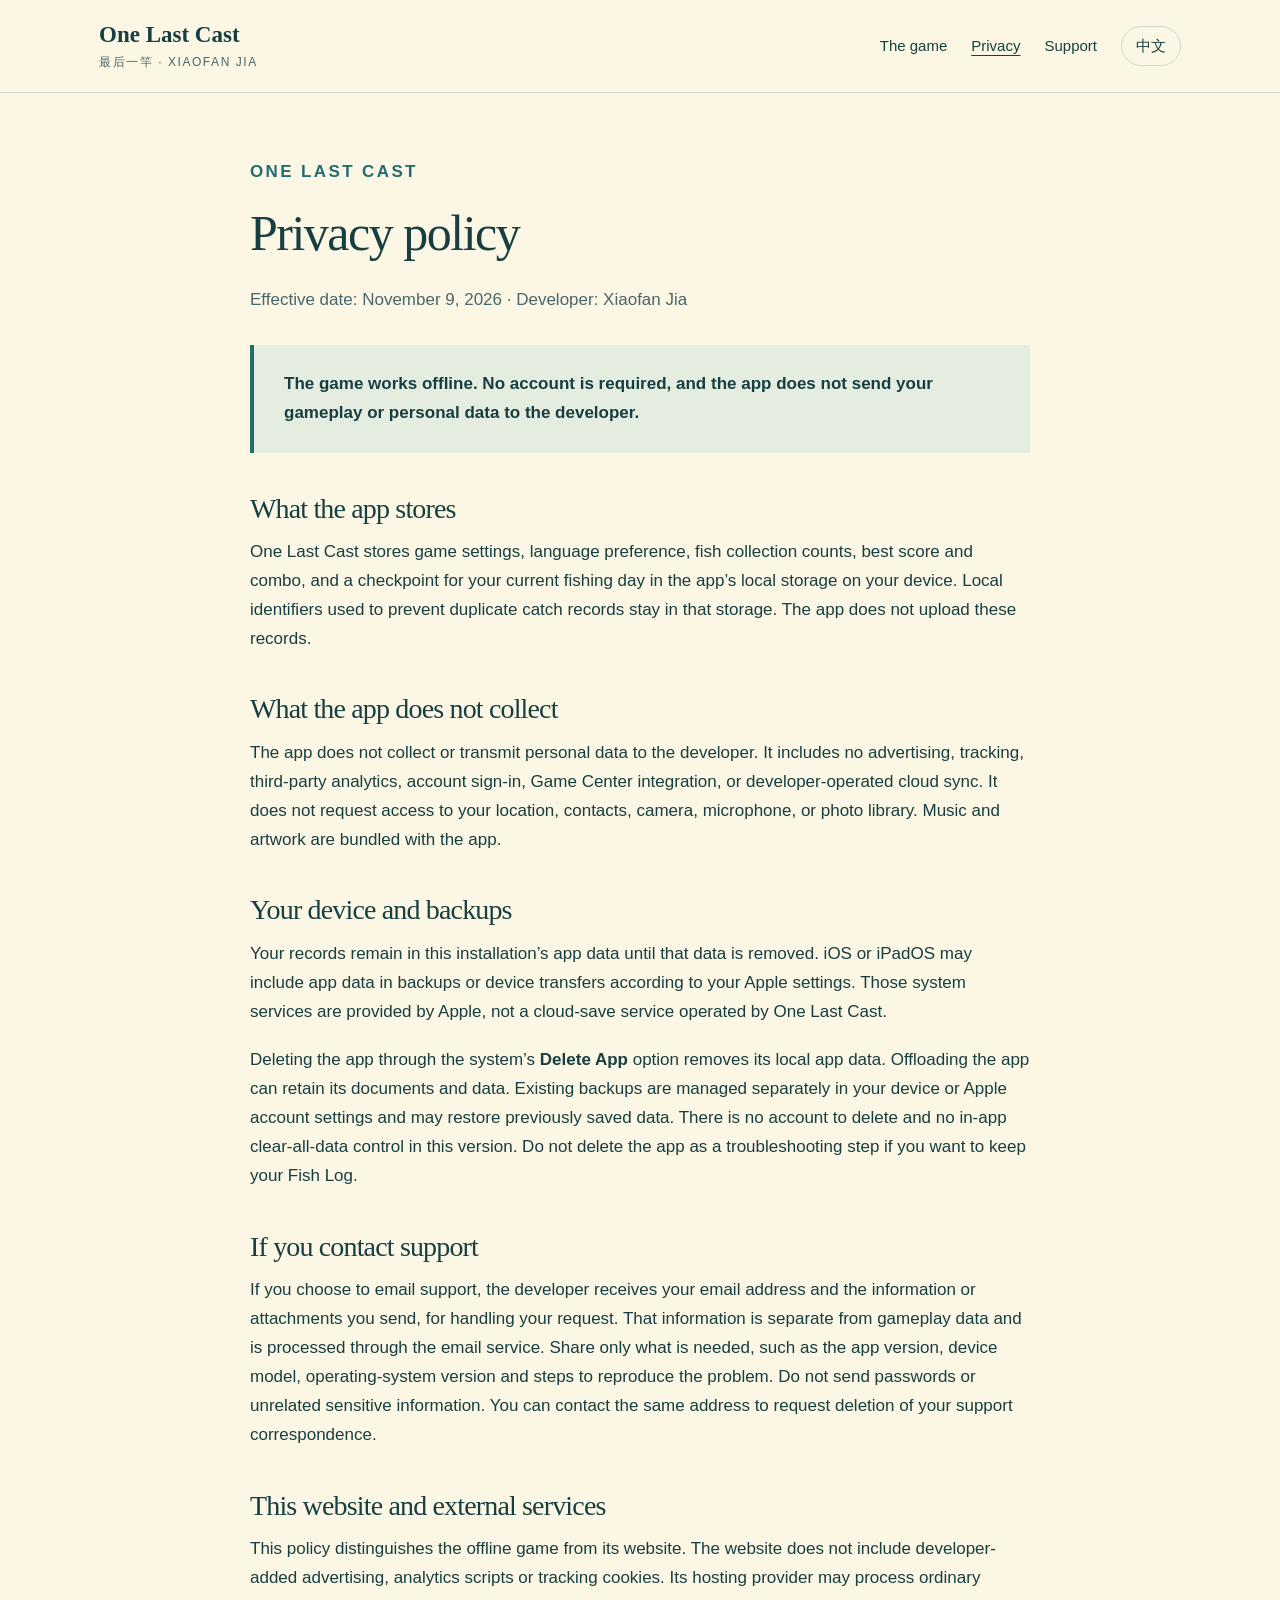
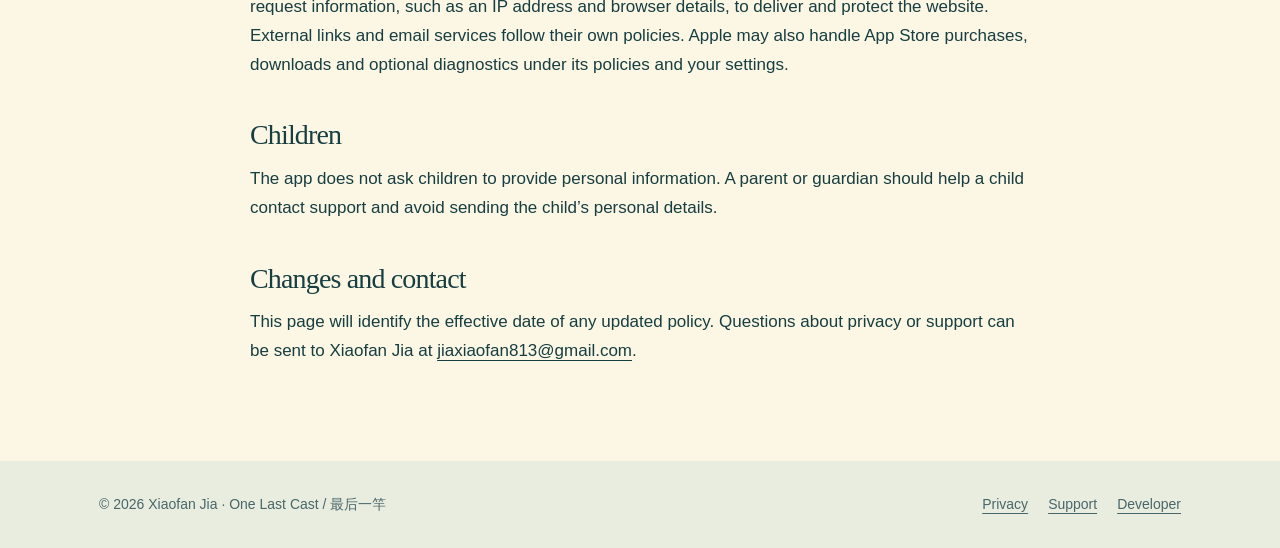
==== privacy.html @ 71f3677c "Publish bilingual One Last Cast marketing, privacy and support pages" ====
<!doctype html><html lang="en"><head><meta charset="utf-8"><meta name="viewport" content="width=device-width,initial-scale=1"><title>Privacy Policy · One Last Cast</title><meta name="description" content="How One Last Cast stores local game progress, handles privacy, and supports deletion requests."><link rel="canonical" href="https://jiaxiaofan813-byte.github.io/OneLastCastSupport/privacy.html"><link rel="alternate" hreflang="zh-Hans" href="https://jiaxiaofan813-byte.github.io/OneLastCastSupport/privacy-zh.html"><meta name="theme-color" content="#173e40"><meta property="og:title" content="Privacy Policy · One Last Cast"><meta property="og:description" content="How One Last Cast stores local game progress, handles privacy, and supports deletion requests."><meta property="og:image" content="https://jiaxiaofan813-byte.github.io/OneLastCastSupport/assets/cover.png"><meta property="og:type" content="website"><link rel="stylesheet" href="style.css"></head><body><a class="skip" href="#main">Skip to content</a><header><div class="wrap nav"><a class="brand" href="index.html">One Last Cast<small>最后一竿 · XIAOFAN JIA</small></a><nav aria-label="Main navigation"><a href="index.html">The game</a><a href="privacy.html" aria-current="page">Privacy</a><a href="support.html">Support</a><a class="lang" href="privacy-zh.html" lang="zh-Hans">中文</a></nav></div></header><main id="main" class="wrap"><article class="doc"><p class="eyebrow">One Last Cast</p><h1>Privacy policy</h1><p class="date">Effective date: November 9, 2026 · Developer: Xiaofan Jia</p><div class="leadbox"><p><strong>The game works offline. No account is required, and the app does not send your gameplay or personal data to the developer.</strong></p></div><h2>What the app stores</h2><p>One Last Cast stores game settings, language preference, fish collection counts, best score and combo, and a checkpoint for your current fishing day in the app’s local storage on your device. Local identifiers used to prevent duplicate catch records stay in that storage. The app does not upload these records.</p><h2>What the app does not collect</h2><p>The app does not collect or transmit personal data to the developer. It includes no advertising, tracking, third-party analytics, account sign-in, Game Center integration, or developer-operated cloud sync. It does not request access to your location, contacts, camera, microphone, or photo library. Music and artwork are bundled with the app.</p><h2>Your device and backups</h2><p>Your records remain in this installation’s app data until that data is removed. iOS or iPadOS may include app data in backups or device transfers according to your Apple settings. Those system services are provided by Apple, not a cloud-save service operated by One Last Cast.</p><p>Deleting the app through the system’s <strong>Delete App</strong> option removes its local app data. Offloading the app can retain its documents and data. Existing backups are managed separately in your device or Apple account settings and may restore previously saved data. There is no account to delete and no in-app clear-all-data control in this version. Do not delete the app as a troubleshooting step if you want to keep your Fish Log.</p><h2>If you contact support</h2><p>If you choose to email support, the developer receives your email address and the information or attachments you send, for handling your request. That information is separate from gameplay data and is processed through the email service. Share only what is needed, such as the app version, device model, operating-system version and steps to reproduce the problem. Do not send passwords or unrelated sensitive information. You can contact the same address to request deletion of your support correspondence.</p><h2>This website and external services</h2><p>This policy distinguishes the offline game from its website. The website does not include developer-added advertising, analytics scripts or tracking cookies. Its hosting provider may process ordinary request information, such as an IP address and browser details, to deliver and protect the website. External links and email services follow their own policies. Apple may also handle App Store purchases, downloads and optional diagnostics under its policies and your settings.</p><h2>Children</h2><p>The app does not ask children to provide personal information. A parent or guardian should help a child contact support and avoid sending the child’s personal details.</p><h2>Changes and contact</h2><p>This page will identify the effective date of any updated policy. Questions about privacy or support can be sent to Xiaofan Jia at <a class="mail" href="mailto:jiaxiaofan813@gmail.com">jiaxiaofan813@gmail.com</a>.</p></article></main><footer><div class="wrap footer"><p>© 2026 Xiaofan Jia · One Last Cast / 最后一竿</p><div class="footer-links"><a href="privacy.html">Privacy</a><a href="support.html">Support</a><a href="https://jiaxiaofan.net/">Developer</a></div></div></footer></body></html>
---- style.css ----
@charset "UTF-8";:root{--ink:#173e40;--muted:#49666a;--paper:#fcf6e5;--gold:#d8a445;--teal:#236c70;--line:#cdd8cb}*{box-sizing:border-box}html{scroll-behavior:smooth}body{margin:0;background:var(--paper);color:var(--ink);font:18px/1.7 -apple-system,BlinkMacSystemFont,"Segoe UI",sans-serif}a{color:inherit;text-underline-offset:4px}a:hover{text-decoration-thickness:2px}a:focus-visible,summary:focus-visible{outline:3px solid #b25b0b;outline-offset:5px}img{display:block;max-width:100%;height:auto}.wrap{max-width:1150px;margin:auto;padding:0 34px}.skip{position:absolute;left:-9999px}.skip:focus{left:12px;top:8px;background:white;padding:12px;z-index:10}header{border-bottom:1px solid var(--line)}.nav{display:flex;align-items:center;justify-content:space-between;gap:24px;min-height:92px}.brand{font:700 23px/1.2 Georgia,serif;text-decoration:none}.brand small{display:block;font:12px/1.5 -apple-system,sans-serif;letter-spacing:.13em;margin-top:5px;color:var(--muted)}nav{display:flex;gap:24px;align-items:center;flex-wrap:wrap;font-size:15px}nav a{padding:9px 0;text-decoration:none}nav a[aria-current=page]{text-decoration:underline}.lang{border:1px solid var(--line);padding:6px 14px;border-radius:25px}.hero{display:grid;grid-template-columns:1.04fr .96fr;gap:70px;align-items:center;padding:65px 0 76px}.eyebrow{font-size:12px;font-weight:750;letter-spacing:.14em;text-transform:uppercase;color:var(--teal);margin:0 0 18px}h1,h2,h3{line-height:1.12;font-family:Georgia,"Songti SC",serif;letter-spacing:-.03em}h1{font-size:clamp(44px,6vw,80px);margin:0 0 25px;font-weight:500}h2{font-size:38px;margin:0 0 22px;font-weight:500}h3{font-size:25px;margin:0 0 13px}p{margin:0 0 20px}.intro{font-size:21px;color:var(--muted);max-width:510px}.actions{display:flex;gap:14px;flex-wrap:wrap;margin-top:30px}.button{display:inline-block;padding:12px 24px;border-radius:999px;background:var(--ink);color:var(--paper);text-decoration:none;font-weight:650;font-size:16px}.button.secondary{background:transparent;border:1px solid var(--ink);color:var(--ink)}.hero-art{max-height:650px;width:100%;object-fit:cover;border-radius:180px 180px 20px 20px;box-shadow:0 15px 45px #173e4015}.fine{font-size:14px;color:var(--muted)}.strip{border-top:1px solid var(--line);border-bottom:1px solid var(--line);padding:20px 0;display:flex;justify-content:space-between;gap:20px;flex-wrap:wrap;font-size:15px;font-weight:650}.section{padding:76px 0;border-bottom:1px solid var(--line)}.section-intro{max-width:650px;color:var(--muted)}.steps{display:grid;grid-template-columns:repeat(3,1fr);gap:44px;margin-top:40px}.step-num{font:italic 46px/1 Georgia,serif;color:#947037;display:block;margin-bottom:24px}.steps p{font-size:16px;color:var(--muted)}.fish-row{display:grid;grid-template-columns:repeat(3,1fr);gap:35px;margin:42px 0 10px}.fish-row figure{margin:0;text-align:center}.fish-row img{width:100%;aspect-ratio:5/3;object-fit:contain}.fish-row figcaption{font:20px Georgia,serif;margin-top:15px}.fish-row em{display:block;font:italic 13px/2 -apple-system,sans-serif;color:var(--muted)}.closing{padding:72px 0}.closing p{max-width:620px}.doc{max-width:780px;padding:65px 0 75px;margin:auto}.doc h1{font-size:50px}.doc h2{font-size:28px;margin:40px 0 14px}.doc h3{font-size:23px}.doc p,.doc li{font-size:17px}.doc ul{padding-left:23px}.leadbox{padding:25px 30px;background:#e5ede1;border-left:4px solid var(--teal);margin:30px 0}.leadbox p:last-child{margin:0}.date{font-size:14px;color:var(--muted)}details{border-bottom:1px solid var(--line);padding:24px 0}summary{font-weight:650;cursor:pointer;font-size:19px;list-style-position:outside;margin-left:22px;padding:4px 0}details p{margin:17px 0 0 22px}footer{background:#e9eddf;padding:32px 0;font-size:14px;color:var(--muted)}.footer{display:flex;justify-content:space-between;gap:25px;flex-wrap:wrap}.footer p{margin:0}.footer-links{display:flex;gap:20px;flex-wrap:wrap}.mail{overflow-wrap:anywhere}@media(max-width:760px){body{font-size:17px}.wrap{padding:0 22px}.nav{padding:19px 0;gap:14px;align-items:flex-start;flex-direction:column}nav{gap:20px;width:100%;font-size:14px}.hero{grid-template-columns:1fr;gap:35px;padding:42px 0}.hero-art{max-height:580px;max-width:380px;margin:auto;border-radius:150px 150px 18px 18px}.hero h1{font-size:58px}.intro{font-size:19px}.strip{justify-content:flex-start;gap:9px 22px;font-size:13px}.section{padding:46px 0}.steps{grid-template-columns:1fr;gap:23px;margin-top:28px}.step-num{float:left;width:55px;margin:0;font-size:33px}.steps h3,.steps p{margin-left:55px}.steps h3{font-size:24px}.fish-row{gap:8px;margin-top:25px}.fish-row figcaption{font-size:16px}.fish-row em{font-size:10px;line-height:1.5;margin-top:5px}.doc{padding:38px 0 50px}.doc h1{font-size:40px}.leadbox{padding:21px}.doc h2{font-size:26px}.closing{padding:46px 0}h2{font-size:33px}.footer{flex-direction:column}}@media(prefers-reduced-motion:reduce){html{scroll-behavior:auto}}
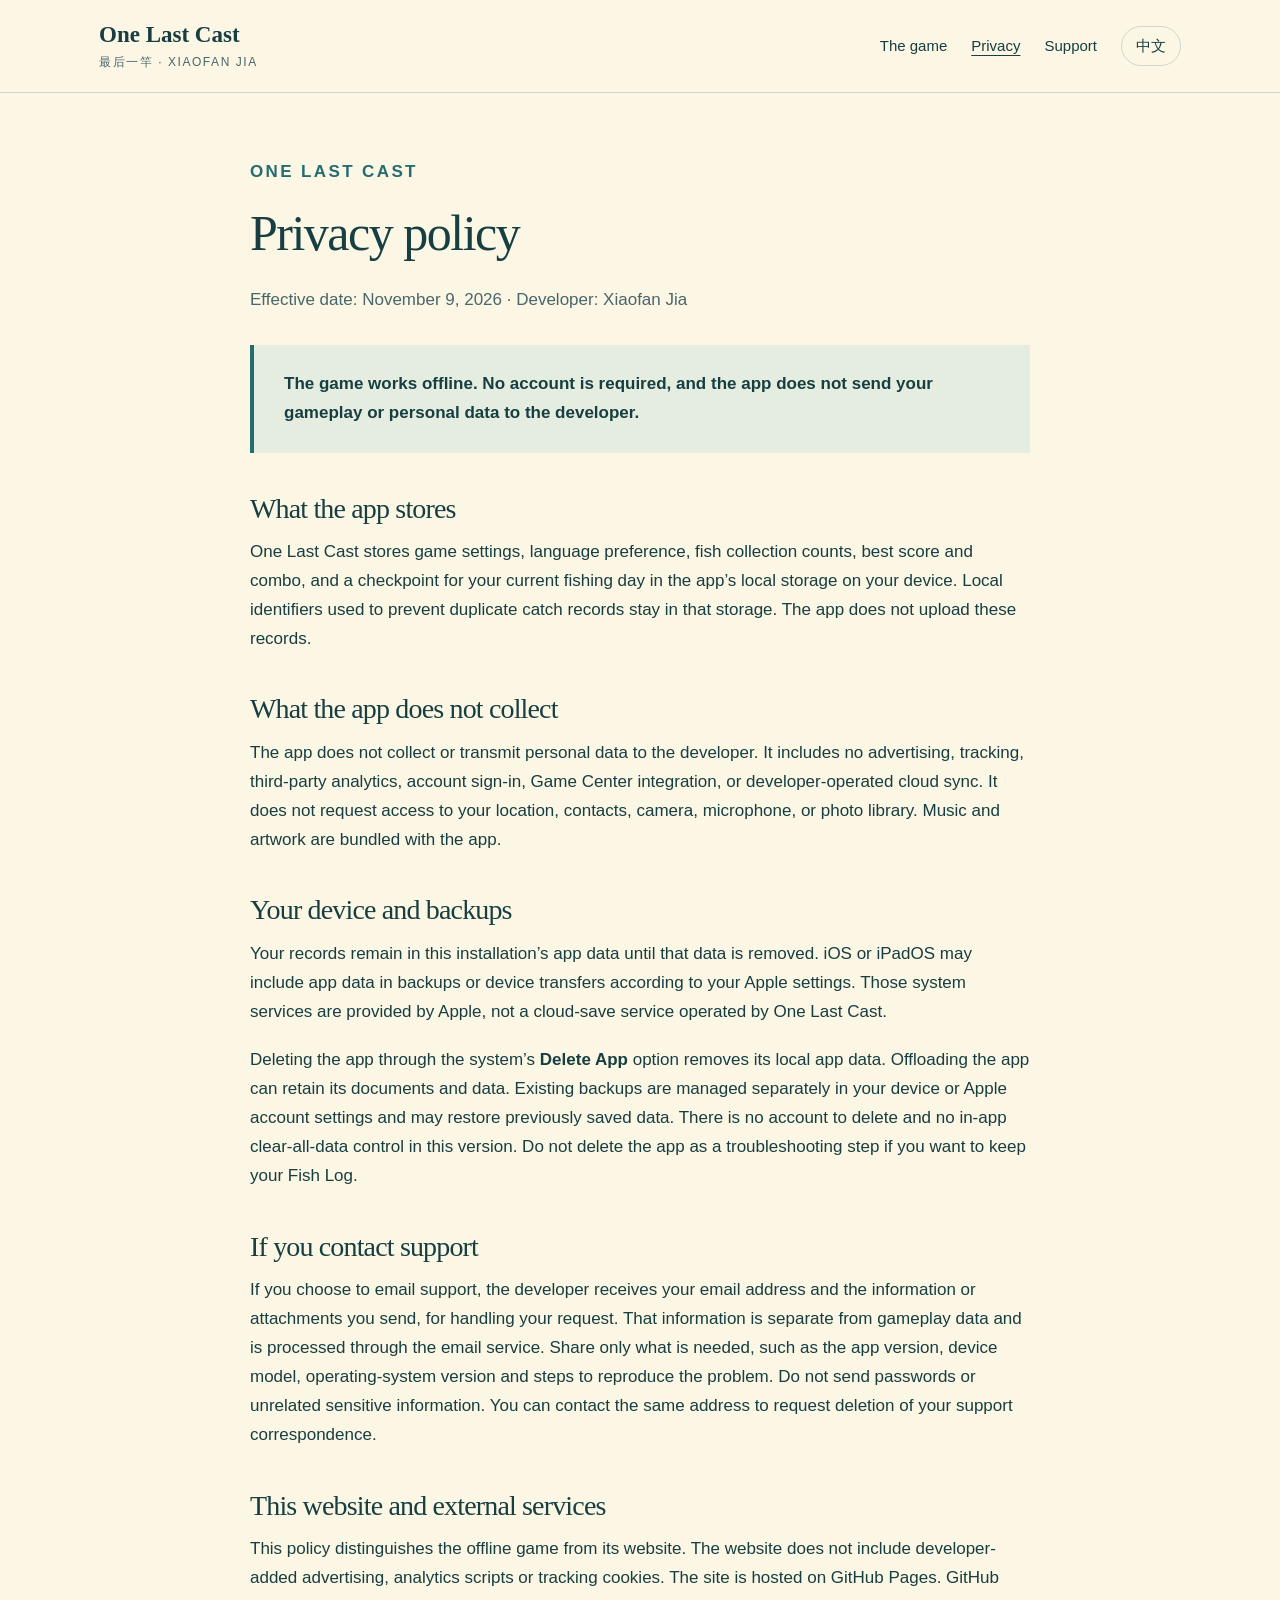
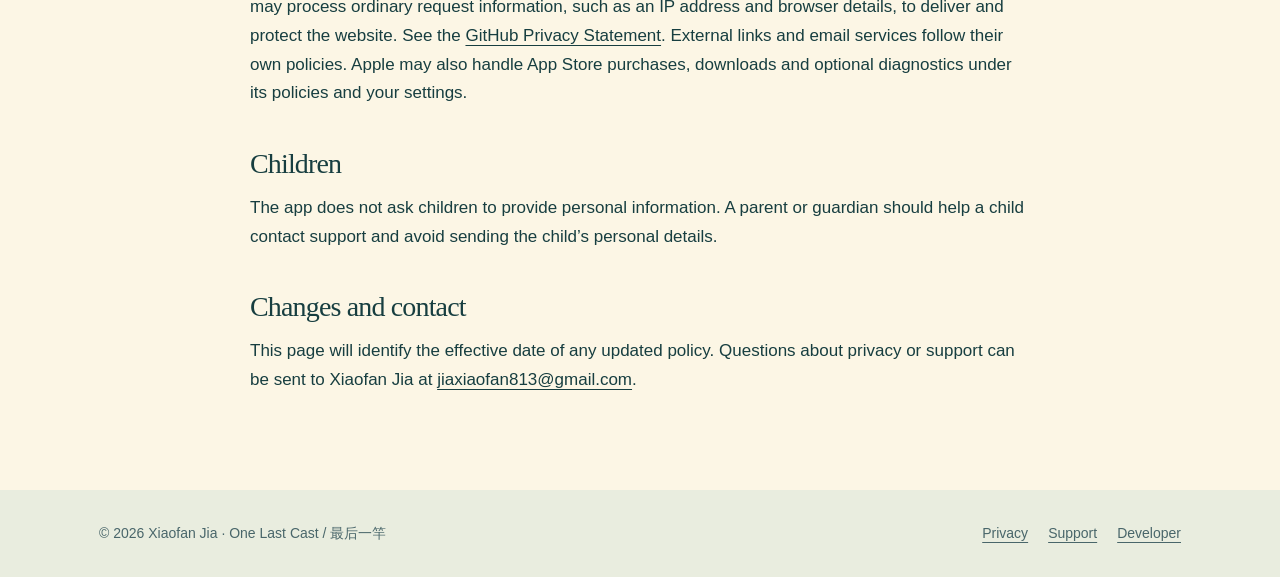
==== commit 5db71347: "Identify GitHub Pages as website hosting provider" ====
--- a/privacy.html
+++ b/privacy.html
@@ -1 +1 @@
-<!doctype html><html lang="en"><head><meta charset="utf-8"><meta name="viewport" content="width=device-width,initial-scale=1"><title>Privacy Policy · One Last Cast</title><meta name="description" content="How One Last Cast stores local game progress, handles privacy, and supports deletion requests."><link rel="canonical" href="https://jiaxiaofan813-byte.github.io/OneLastCastSupport/privacy.html"><link rel="alternate" hreflang="zh-Hans" href="https://jiaxiaofan813-byte.github.io/OneLastCastSupport/privacy-zh.html"><meta name="theme-color" content="#173e40"><meta property="og:title" content="Privacy Policy · One Last Cast"><meta property="og:description" content="How One Last Cast stores local game progress, handles privacy, and supports deletion requests."><meta property="og:image" content="https://jiaxiaofan813-byte.github.io/OneLastCastSupport/assets/cover.png"><meta property="og:type" content="website"><link rel="stylesheet" href="style.css"></head><body><a class="skip" href="#main">Skip to content</a><header><div class="wrap nav"><a class="brand" href="index.html">One Last Cast<small>最后一竿 · XIAOFAN JIA</small></a><nav aria-label="Main navigation"><a href="index.html">The game</a><a href="privacy.html" aria-current="page">Privacy</a><a href="support.html">Support</a><a class="lang" href="privacy-zh.html" lang="zh-Hans">中文</a></nav></div></header><main id="main" class="wrap"><article class="doc"><p class="eyebrow">One Last Cast</p><h1>Privacy policy</h1><p class="date">Effective date: November 9, 2026 · Developer: Xiaofan Jia</p><div class="leadbox"><p><strong>The game works offline. No account is required, and the app does not send your gameplay or personal data to the developer.</strong></p></div><h2>What the app stores</h2><p>One Last Cast stores game settings, language preference, fish collection counts, best score and combo, and a checkpoint for your current fishing day in the app’s local storage on your device. Local identifiers used to prevent duplicate catch records stay in that storage. The app does not upload these records.</p><h2>What the app does not collect</h2><p>The app does not collect or transmit personal data to the developer. It includes no advertising, tracking, third-party analytics, account sign-in, Game Center integration, or developer-operated cloud sync. It does not request access to your location, contacts, camera, microphone, or photo library. Music and artwork are bundled with the app.</p><h2>Your device and backups</h2><p>Your records remain in this installation’s app data until that data is removed. iOS or iPadOS may include app data in backups or device transfers according to your Apple settings. Those system services are provided by Apple, not a cloud-save service operated by One Last Cast.</p><p>Deleting the app through the system’s <strong>Delete App</strong> option removes its local app data. Offloading the app can retain its documents and data. Existing backups are managed separately in your device or Apple account settings and may restore previously saved data. There is no account to delete and no in-app clear-all-data control in this version. Do not delete the app as a troubleshooting step if you want to keep your Fish Log.</p><h2>If you contact support</h2><p>If you choose to email support, the developer receives your email address and the information or attachments you send, for handling your request. That information is separate from gameplay data and is processed through the email service. Share only what is needed, such as the app version, device model, operating-system version and steps to reproduce the problem. Do not send passwords or unrelated sensitive information. You can contact the same address to request deletion of your support correspondence.</p><h2>This website and external services</h2><p>This policy distinguishes the offline game from its website. The website does not include developer-added advertising, analytics scripts or tracking cookies. Its hosting provider may process ordinary request information, such as an IP address and browser details, to deliver and protect the website. External links and email services follow their own policies. Apple may also handle App Store purchases, downloads and optional diagnostics under its policies and your settings.</p><h2>Children</h2><p>The app does not ask children to provide personal information. A parent or guardian should help a child contact support and avoid sending the child’s personal details.</p><h2>Changes and contact</h2><p>This page will identify the effective date of any updated policy. Questions about privacy or support can be sent to Xiaofan Jia at <a class="mail" href="mailto:jiaxiaofan813@gmail.com">jiaxiaofan813@gmail.com</a>.</p></article></main><footer><div class="wrap footer"><p>© 2026 Xiaofan Jia · One Last Cast / 最后一竿</p><div class="footer-links"><a href="privacy.html">Privacy</a><a href="support.html">Support</a><a href="https://jiaxiaofan.net/">Developer</a></div></div></footer></body></html>+<!doctype html><html lang="en"><head><meta charset="utf-8"><meta name="viewport" content="width=device-width,initial-scale=1"><title>Privacy Policy · One Last Cast</title><meta name="description" content="How One Last Cast stores local game progress, handles privacy, and supports deletion requests."><link rel="canonical" href="https://jiaxiaofan813-byte.github.io/OneLastCastSupport/privacy.html"><link rel="alternate" hreflang="zh-Hans" href="https://jiaxiaofan813-byte.github.io/OneLastCastSupport/privacy-zh.html"><meta name="theme-color" content="#173e40"><meta property="og:title" content="Privacy Policy · One Last Cast"><meta property="og:description" content="How One Last Cast stores local game progress, handles privacy, and supports deletion requests."><meta property="og:image" content="https://jiaxiaofan813-byte.github.io/OneLastCastSupport/assets/cover.png"><meta property="og:type" content="website"><link rel="stylesheet" href="style.css"></head><body><a class="skip" href="#main">Skip to content</a><header><div class="wrap nav"><a class="brand" href="index.html">One Last Cast<small>最后一竿 · XIAOFAN JIA</small></a><nav aria-label="Main navigation"><a href="index.html">The game</a><a href="privacy.html" aria-current="page">Privacy</a><a href="support.html">Support</a><a class="lang" href="privacy-zh.html" lang="zh-Hans">中文</a></nav></div></header><main id="main" class="wrap"><article class="doc"><p class="eyebrow">One Last Cast</p><h1>Privacy policy</h1><p class="date">Effective date: November 9, 2026 · Developer: Xiaofan Jia</p><div class="leadbox"><p><strong>The game works offline. No account is required, and the app does not send your gameplay or personal data to the developer.</strong></p></div><h2>What the app stores</h2><p>One Last Cast stores game settings, language preference, fish collection counts, best score and combo, and a checkpoint for your current fishing day in the app’s local storage on your device. Local identifiers used to prevent duplicate catch records stay in that storage. The app does not upload these records.</p><h2>What the app does not collect</h2><p>The app does not collect or transmit personal data to the developer. It includes no advertising, tracking, third-party analytics, account sign-in, Game Center integration, or developer-operated cloud sync. It does not request access to your location, contacts, camera, microphone, or photo library. Music and artwork are bundled with the app.</p><h2>Your device and backups</h2><p>Your records remain in this installation’s app data until that data is removed. iOS or iPadOS may include app data in backups or device transfers according to your Apple settings. Those system services are provided by Apple, not a cloud-save service operated by One Last Cast.</p><p>Deleting the app through the system’s <strong>Delete App</strong> option removes its local app data. Offloading the app can retain its documents and data. Existing backups are managed separately in your device or Apple account settings and may restore previously saved data. There is no account to delete and no in-app clear-all-data control in this version. Do not delete the app as a troubleshooting step if you want to keep your Fish Log.</p><h2>If you contact support</h2><p>If you choose to email support, the developer receives your email address and the information or attachments you send, for handling your request. That information is separate from gameplay data and is processed through the email service. Share only what is needed, such as the app version, device model, operating-system version and steps to reproduce the problem. Do not send passwords or unrelated sensitive information. You can contact the same address to request deletion of your support correspondence.</p><h2>This website and external services</h2><p>This policy distinguishes the offline game from its website. The website does not include developer-added advertising, analytics scripts or tracking cookies. The site is hosted on GitHub Pages. GitHub may process ordinary request information, such as an IP address and browser details, to deliver and protect the website. See the <a href="https://docs.github.com/en/site-policy/privacy-policies/github-general-privacy-statement">GitHub Privacy Statement</a>. External links and email services follow their own policies. Apple may also handle App Store purchases, downloads and optional diagnostics under its policies and your settings.</p><h2>Children</h2><p>The app does not ask children to provide personal information. A parent or guardian should help a child contact support and avoid sending the child’s personal details.</p><h2>Changes and contact</h2><p>This page will identify the effective date of any updated policy. Questions about privacy or support can be sent to Xiaofan Jia at <a class="mail" href="mailto:jiaxiaofan813@gmail.com">jiaxiaofan813@gmail.com</a>.</p></article></main><footer><div class="wrap footer"><p>© 2026 Xiaofan Jia · One Last Cast / 最后一竿</p><div class="footer-links"><a href="privacy.html">Privacy</a><a href="support.html">Support</a><a href="https://jiaxiaofan.net/">Developer</a></div></div></footer></body></html>
